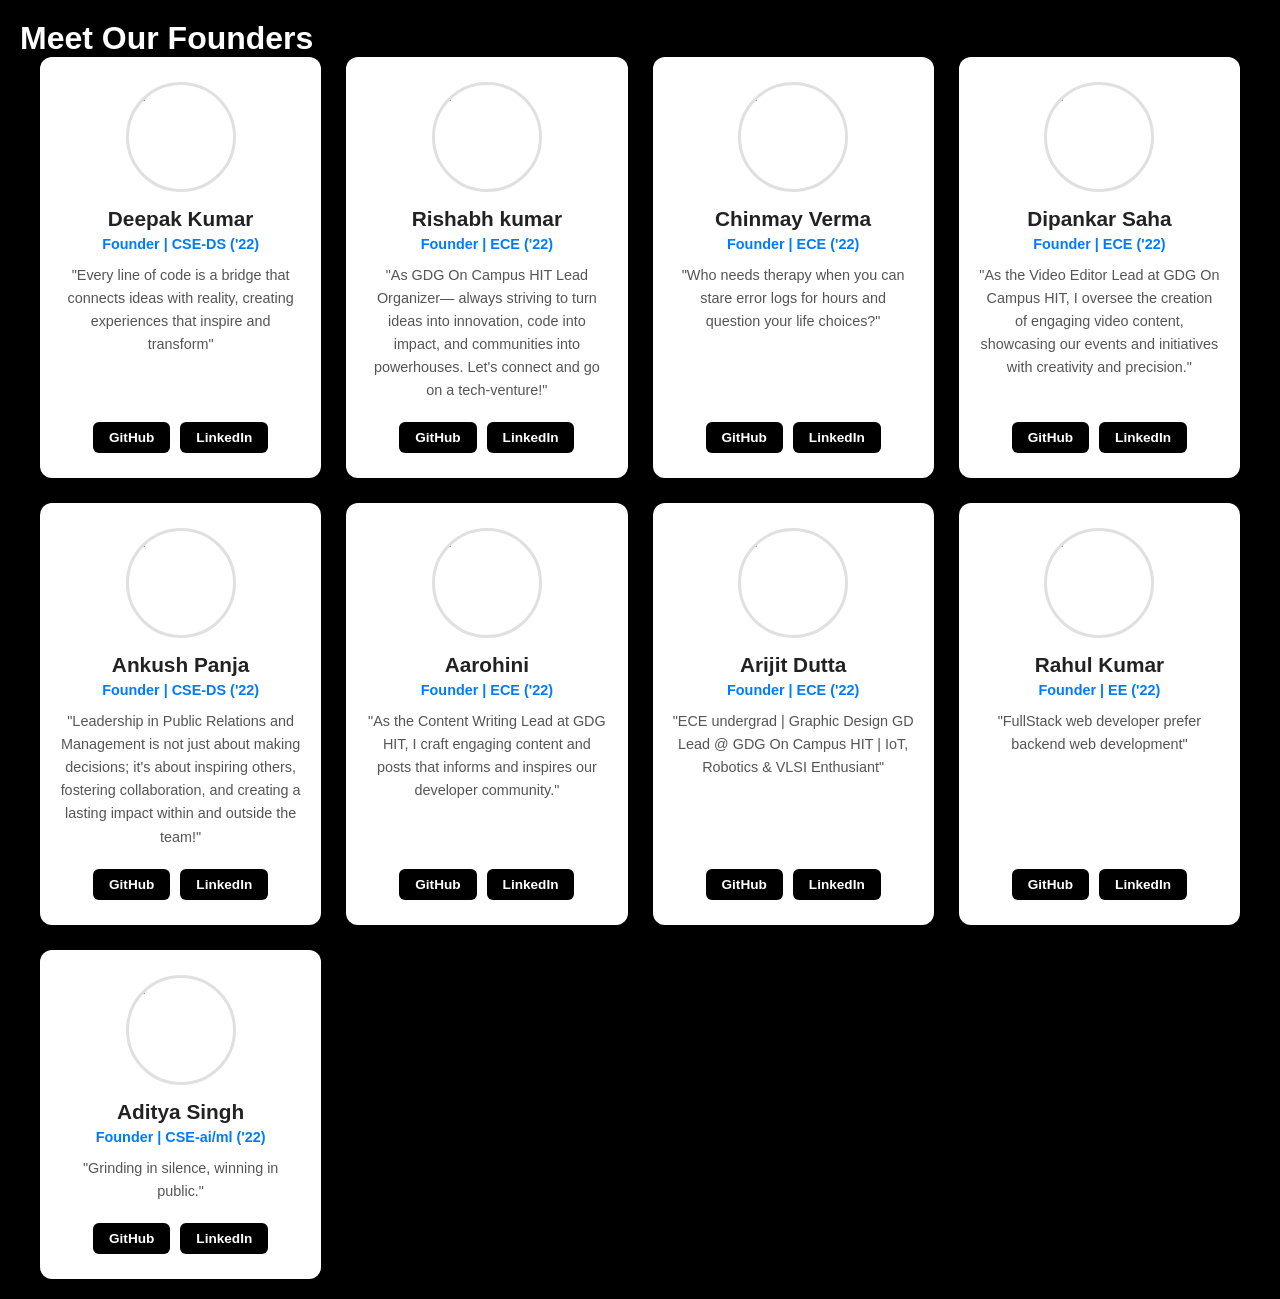
==== public/index.html @ 848a5938 "update" ====
<!DOCTYPE html>
<html lang="en">

<head>
    <meta charset="UTF-8">
    <meta name="viewport" content="width=device-width, initial-scale=1.0">
    <title>Founders Team</title>
    <!-- CSS file ko link kar rahe hain -->
    <link rel="stylesheet" href="style.css">
</head>

<body>

    <h1>Meet Our Founders</h1>

    <!-- Ek khali container jahan JS ke through data aayega -->
    <div id="founders-container" class="container"></div>

    <!-- JS file ko link kar rahe hain -->
    <script src="script.js"></script>
    <script type="module">
        // Import the functions you need from the SDKs you need
        import { initializeApp } from "https://www.gstatic.com/firebasejs/12.12.1/firebase-app.js";
        import { getAnalytics } from "https://www.gstatic.com/firebasejs/12.12.1/firebase-analytics.js";
        // TODO: Add SDKs for Firebase products that you want to use
        // https://firebase.google.com/docs/web/setup#available-libraries

        // Your web app's Firebase configuration
        // For Firebase JS SDK v7.20.0 and later, measurementId is optional
        const firebaseConfig = {
            apiKey: "AIzaSyBVZUJJ0GXuq6xqCCN5BMSOyHXRL2VssCQ",
            authDomain: "gdg-learning-project.firebaseapp.com",
            projectId: "gdg-learning-project",
            storageBucket: "gdg-learning-project.firebasestorage.app",
            messagingSenderId: "937516910825",
            appId: "1:937516910825:web:b21af8fad957e6b8388878",
            measurementId: "G-G08EY8TPXE"
        };

        // Initialize Firebase
        const app = initializeApp(firebaseConfig);
        const analytics = getAnalytics(app);
    </script>
</body>

</html>
---- public/style.css ----
/* Basic Reset */
* {
    margin: 0;
    padding: 0;
    box-sizing: border-box;
    font-family: 'Poppins', sans-serif;
}

body {
    background-color: black; /* Halka grey background */
    color: white;
    padding: 20px;
}

.header {
    text-align: center;
    margin-bottom: 40px;
    padding-top: 20px;
}

.header h1 {
    font-size: 2.5rem;
    color: #111;
}

.header p {
    color: #666;
    font-size: 1.1rem;
    margin-top: 5px;
}

.container {
    display: grid;
    /* Ye line ise responsive banati hai: Minimum 280px width, max 1 fraction */
    grid-template-columns: repeat(auto-fit, minmax(280px, 1fr));
    gap: 25px;
    max-width: 1200px;
    margin: 0 auto;
}


.card {
    background: #ffffff;
    border-radius: 12px;
    padding: 25px 20px;
    text-align: center;
    box-shadow: 0 4px 10px rgba(0, 0, 0, 0.05);
    transition: transform 0.3s ease, box-shadow 0.3s ease;
    display: flex;
    flex-direction: column;
    justify-content: space-between;
}


.card:hover {
    transform: translateY(-8px);
    box-shadow: 0 10px 20px rgba(0, 0, 0, 0.1);
}


.card img {
    width: 110px;
    height: 110px;
    border-radius: 50%;
    object-fit: cover;
    margin: 0 auto 15px auto;
    border: 3px solid #e0e0e0;
}

.card h2 {
    font-size: 1.3rem;
    margin-bottom: 5px;
    color: #222;
}

.dept {
    color: #007bff;
    font-weight: 600;
    font-size: 0.9rem;
    margin-bottom: 12px;
}

.bio {
    font-size: 0.9rem;
    color: #555;
    line-height: 1.6;
    margin-bottom: 20px;
    flex-grow: 1;
}

.links {
    display: flex;
    justify-content: center;
    gap: 10px;
}

.links a {
    text-decoration: none;
    color: white;
    padding: 8px 16px;
    border-radius: 6px;
    font-size: 0.85rem;
    font-weight: 600;
    transition: background 0.3s;
}

.links a.github {
    background-color: black;
}

 
.links a.linkedin {
    background-color: black;
}
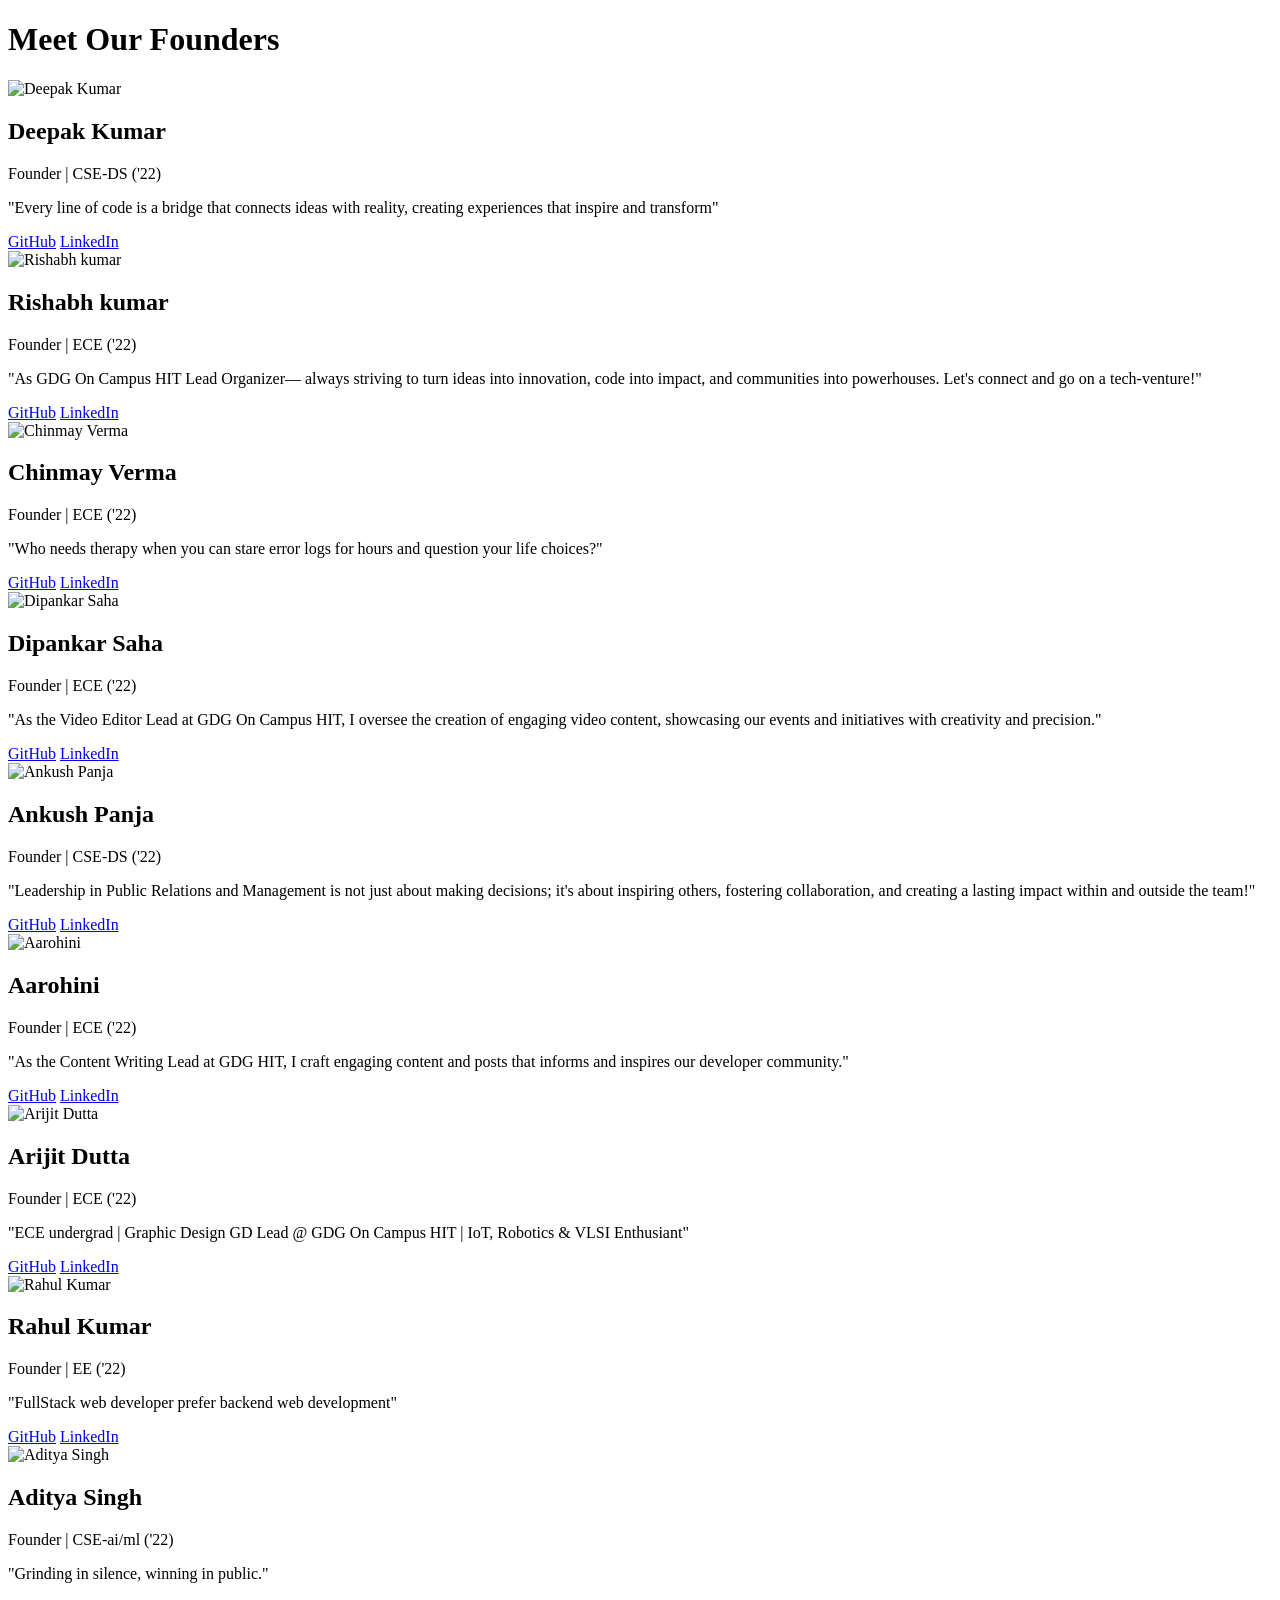
==== commit d702de1b: "UPDATE" ====
--- a/public/index.html
+++ b/public/index.html
@@ -4,16 +4,15 @@
 <head>
     <meta charset="UTF-8">
     <meta name="viewport" content="width=device-width, initial-scale=1.0">
-    <title>Founders Team</title>
-    <!-- CSS file ko link kar rahe hain -->
-    <link rel="stylesheet" href="style.css">
+    <title>Gdg Learning Project</title>
+
 </head>
 
 <body>
 
     <h1>Meet Our Founders</h1>
 
-    <!-- Ek khali container jahan JS ke through data aayega -->
+    
     <div id="founders-container" class="container"></div>
 
     <!-- JS file ko link kar rahe hain -->
